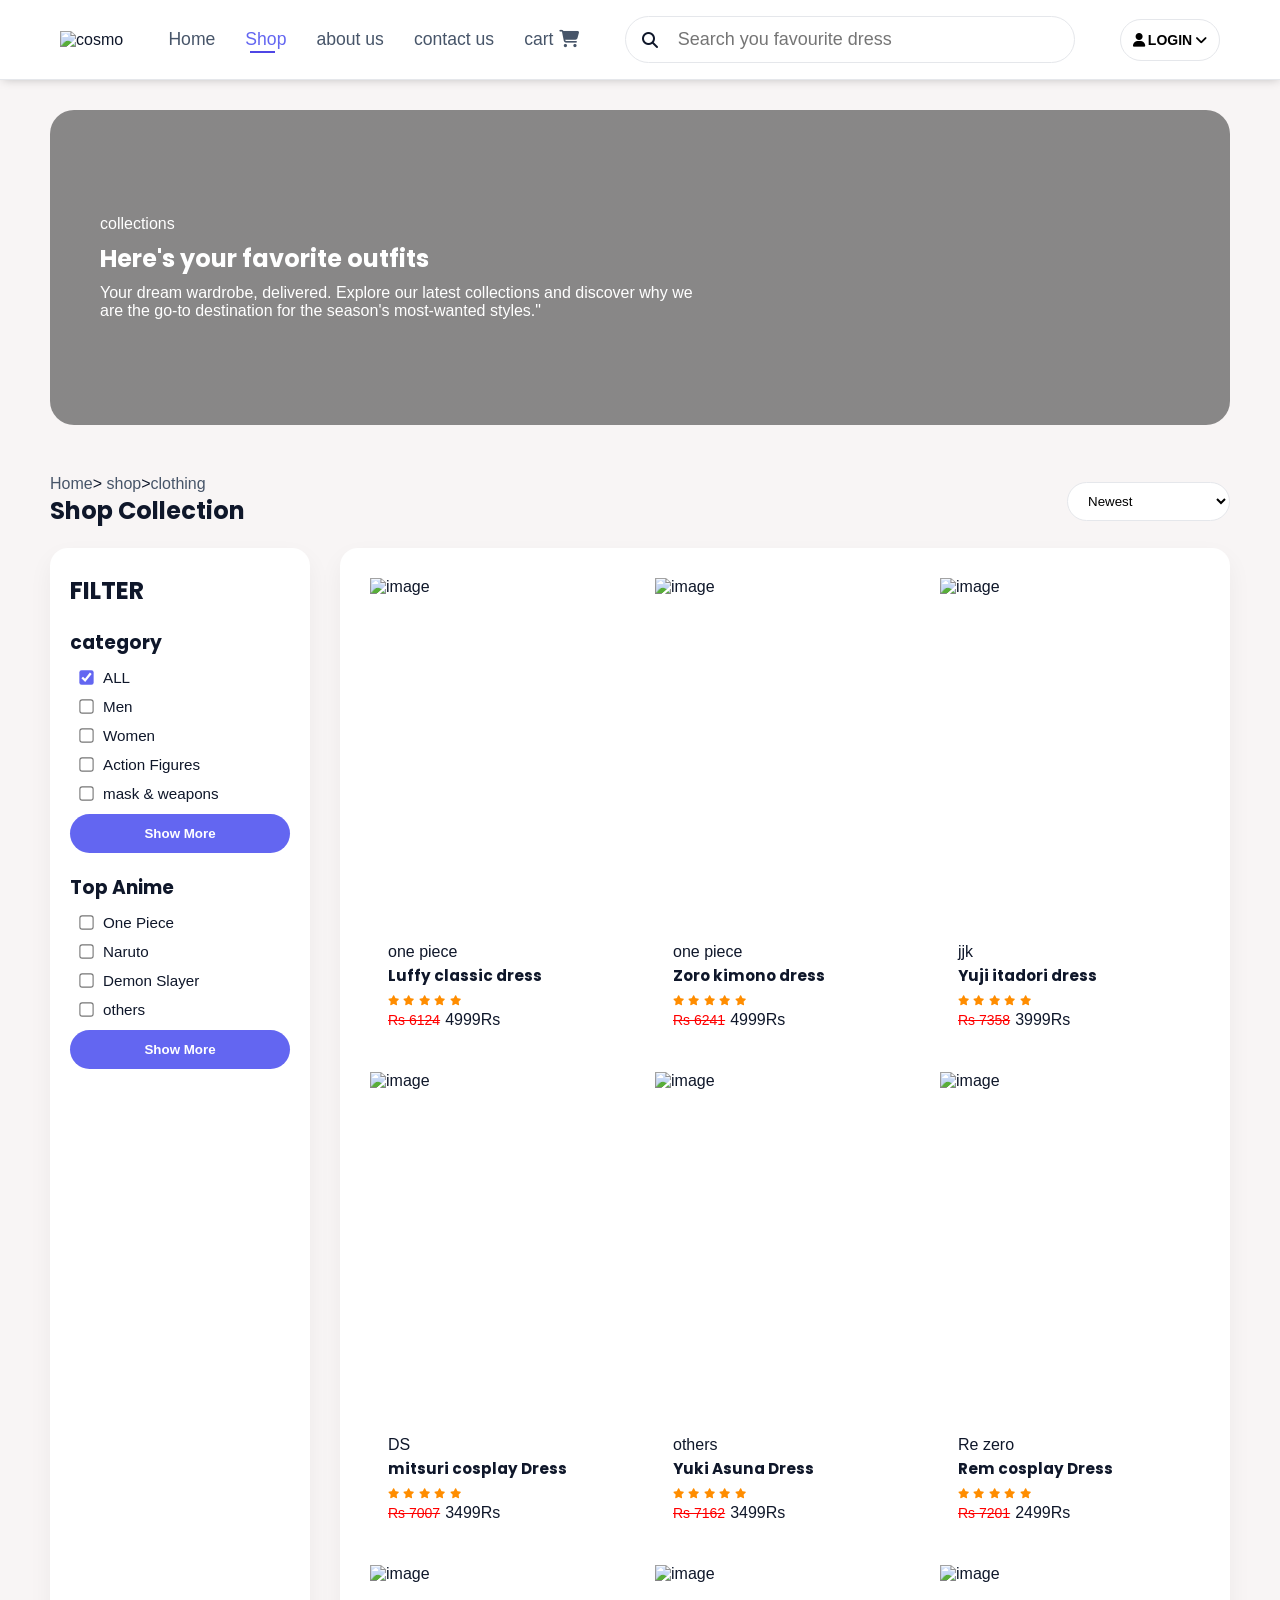
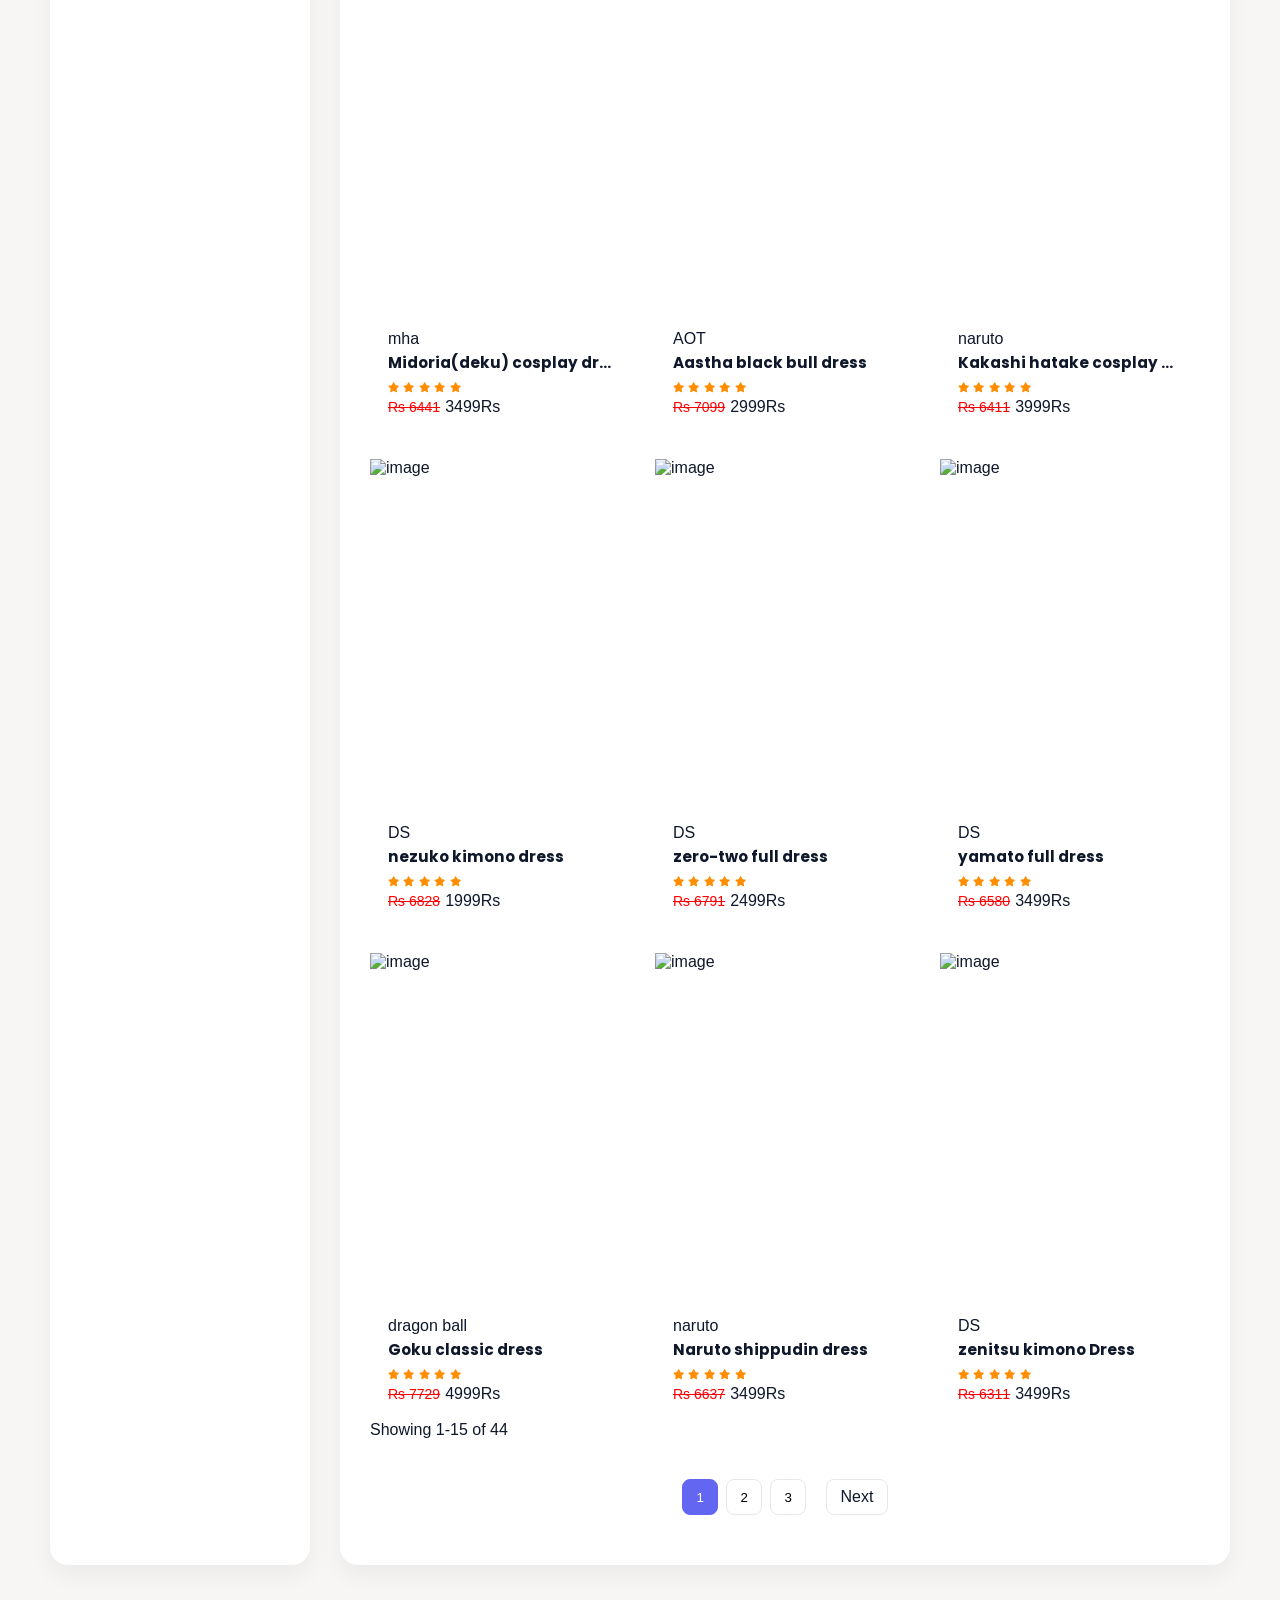
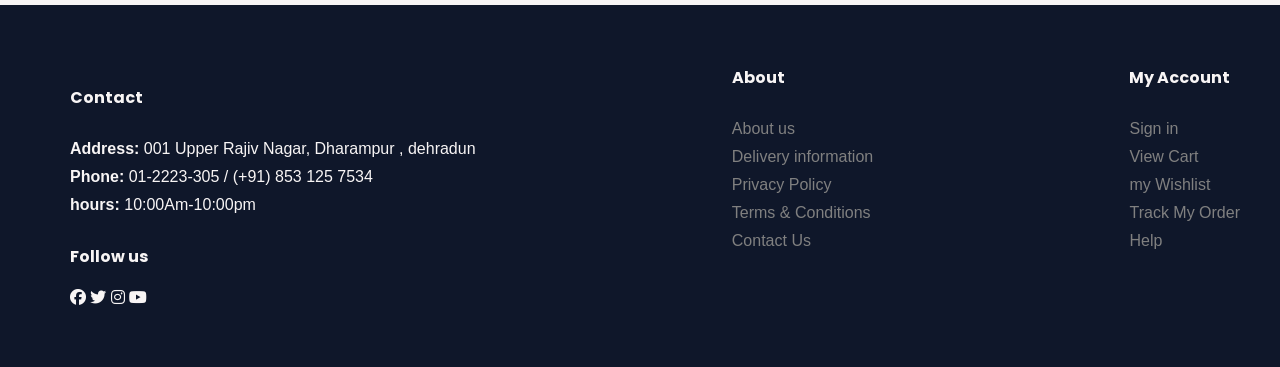
==== shop.html @ eea88d0b "Add files via upload" ====
<!DOCTYPE html>
<html lang="en">
<head>
    <meta charset="UTF-8">
    <meta http-equiv="X-UA-Compatible" content="IE=edge">
    <meta name="viewport" content="width=device-width, initial-scale=1.0">
    <title>Shop Latest Anime cosplay dresses.</title>
    <link rel="stylesheet" href="styles.css">
    <link rel="stylesheet" href="https://cdnjs.cloudflare.com/ajax/libs/font-awesome/6.4.0/css/all.min.css">

</head>
<body>
  <header>

    <!--Navbar-->
    <nav class="navbar flex">
        <div class="logo">
            <img src="images/cosmo.png" alt="cosmo">
        </div>
        <div class="navcontent">
            <ul class="flex">
             <li><a href="index.html">Home</a></li>
             <li class="dropdown">
              <a class="active" href="shop.html">Shop</a>
             <ul class="dropdown-menu">
              <li><a href="shop.html?category=men">Men</a></li>
              <li><a href="shop.html?category=women">Women</a></li>
              <li><a href="shop.html?category=figures">Action Figures</a></li>
              <li><a href="shop.html?category=others">wigs</a></li>
              <li><a href="shop.html?category=others">weapons</a></li>
            </ul>
         </li>                 
             <li><a href="about.html">about us</a></li>
             <li><a href="contact.html">contact us</a></li>
             <li><a href="cart.html">cart<i class="fa-solid fa-cart-shopping"></i></a></li>
           
            </ul>
        </div>
        <div class="searchbar flex">
            <i class="fa-solid fa-magnifying-glass"></i>
            <input type="text" placeholder="Search you favourite dress">
        </div>

        <div class="user-login">
            <button class="signin-btn btn-normal">
               <i class="fa-solid fa-user"></i>
               Login 
               <i class="fa-solid fa-angle-down"></i>
              </button>
              <div class="signin-content">
                <div class="signup flex">
                  <p>New customer?</p>
                  <button class="btn-normal power-btn">Sign up</button>
                </div>
               </div>
              </div>
              <div class="hamburger">
                <img src="images/hamburger.svg" alt="">
              </div>
    </nav>

</header>
<!-- <div class="shop-header">

  <select class="sort-selection capsule">
    <option>clothing</option>
    <option>Accesseries</option>
    <option>Toys</option>
  </select>
  <button>New Arrivals</button>
  <input type="text" placeholder="Search....">

</div> -->

<div class="shop-hero">

<div class="shophero-content">
 <span>collections</span>
<h2>Here's your favorite outfits </h2>
<p>Your dream wardrobe, delivered. Explore our latest collections and discover why we are the go-to destination for the season's most-wanted styles."</p>
</div>
</div>

<div class="shop-title">
  <div class="main-heading">
    <span><a href="index.html">Home</a>><a href="shop.html"> shop</a>><a href="#">clothing</a> </span>
    <h2>Shop Collection</h2>
  </div>
  <select class="sort-selection">
    <option>Newest</option>
    <option>Price: Low to High</option>
    <option>Price: High to Low</option>
  </select>
</div>
  
<div class="shop-section">

  <div class="filter">
    <div class="filter-head">
      <h2>FILTER</h2>
      <img id="close-filter" src="images/close.svg" alt="">
    </div>

<div class="filter-category filter-blocks">
  <h3>category</h3>
<div class="options">
  <label class="filter-option">
    <input type="checkbox" data-type="category" data-value="all">
    <span>ALL</span>
  </label>
  <label class="filter-option">
    <input type="checkbox" data-type="category" data-value="men">
    <span>Men</span>
  </label>
  <label class="filter-option">
    <input type="checkbox" data-type="category" data-value="women">
    <span>Women</span>
  </label>
  <label class="filter-option">
    <input type="checkbox" data-type="category" data-value="figures">
    <span>Action Figures</span>
  </label>
  <label class="filter-option">
    <input type="checkbox" data-type="category" data-value="others">
    <span>mask & weapons</span>
  </label>
</div>
  <button>Show More</button>

</div>
  <div class="top-brands filter-blocks">
    <h3>Top Anime</h3>
  <div class="options">
    <label class="filter-option">
      <input type="checkbox" data-type="brands" data-value="one piece">
      <span>One Piece</span>
    </label>
    <label class="filter-option">
      <input type="checkbox" data-type="brands" data-value="naruto">
      <span>Naruto</span>
    </label>
    <label class="filter-option">
      <input type="checkbox" data-type="brands" data-value="DS">
      <span>Demon Slayer</span>

    </label>
    <label class="filter-option">
      <input type="checkbox" data-type="brands" data-value="others">
      <span>others</span>
    </label>
    </div>
    <button>Show More</button>

</div>
 
  
  </div>
  <div class="mobile-filter">
    <button class="btn-normal" id="mobile-filter">Filter</button>
  </div>
  
  <div class="shop-collection" id="shop-top">
    <div class="shop-container">

    </div>
      <div class="page-result">
        <span>Showing Result 0 of 15</span>
      </div>
    <div class="pagination">
      
      <div id="prev">Prev</div>
      
      <div class="pages"></div>
      
      <div id="next">Next</div>

    </div>

  </div>

</div>

<footer class="section-padding">
  
  <div class="col">
    <img src="images/cosmo.png" alt="">
  <h4>Contact</h4>
  <p><strong>Address:</strong> 001 Upper Rajiv Nagar, Dharampur , dehradun</p>
 <p><strong>Phone:</strong> 01-2223-305  / (+91) 853 125 7534</p>
 <p><strong>hours:</strong> 10:00Am-10:00pm</p>
 
 <div class="follow">
   <h4>Follow us</h4>
   <div class="icons">
     <i class="fab fa-facebook"></i>
     <i class="fab fa-twitter"></i>
     <i class="fab fa-instagram"></i>
     <i class="fab fa-youtube"></i>
    </div>
  </div>

</div>

<div class="col">
  <h4>About</h4>
  <a href="about.html">About us</a>
  <a href="#">Delivery information</a>
  <a href="#">Privacy Policy</a>
  <a href="#">Terms & Conditions</a>
  <a href="contact.html">Contact Us</a>
</div>
<div class="col">
  <h4>My Account</h4>
  <a href="#">Sign in</a>
  <a href="cart.html">View Cart</a>
  <a href="#">my Wishlist</a>
  <a href="#">Track My Order</a>
  <a href="#">Help</a>
</div>

</footer>
</body>
<script src="script.js"></script>
</html>
---- styles.css ----
@import url('https://fonts.googleapis.com/css2?family=Poppins:wght@300;400;500;600;700&display=swap');

*{
    margin: 0;
    padding: 0;
    box-sizing: border-box;
}
/* :root{
    --bg-main:#ffffff; 
    --bg-section:#f1f4f7;
    --text-main:  #0f172a; 
    --text-secondary: #475569;
    --accent:#7c3aed;
    --accent-hover: #6d28d9;
    --border:#c2c5c7;
} */
:root {
       --white:#ffff;

    --bg-main: #f8f5f5;
    --bg-section: #e9e9ecc7;
    
    --text-main: #0f172a;
    --text-secondary: #475569;
  
    --accent: #6366f1;        /* soft indigo */
    --accent-hover: #4f46e5;
  
    --border: #e5e7eb;
  }
  

body{
    background-color: var(--bg-main);
    color: var(--text-main);
    font-family: 'Inter',sans-serif;
}
a{
    color: var(--text-secondary);
    text-decoration: none;
}
a:hover{
color: var(--accent-hover);
}
h1,h2,h3,h4{
    font-family: 'Poppins',sans-serif;}

.section-padding{
    padding: 40px;
}
.flex{
    display: flex;
    align-items: center;
}
.justifycontent{
    justify-content: center;
}
.power-btn{
    background-color: var(--accent);
    color: var(--bg-main);
}
.btn-normal {
  min-width: 80px;
  padding: 12px;
  border-radius: 12px;
  font-size: 14px;
  font-weight: 600;
  cursor: pointer;
  text-transform: uppercase;
  transition: 0.3s ease;
  border: 1px solid var(--border);
  background-color: var(--bg-main);
  outline: 0;
}
.btn-normal:hover{
    border: 1px solid var(--accent-hover);
    color: var(--white);
}
header{
    position:sticky;
    top: 0;
    z-index: 1000;
    box-shadow: 1px 1px 10px -2px rgb(0 0 0 / 25%);

}
.navbar{
    width: 100%;
    height: 80px;
    justify-content: space-between;
    background-color: var(--white);
    border-bottom: 1px solid var(--border);
    padding: 0px 60px;
}

.logo img{
    width: 100px;
}
.searchbar{
    max-width: 450px;
    flex: 1;
    gap: 10px;
    padding: 12px 16px;
    border: 1px solid var(--border);
    border-radius: 30px;
    background-color: var(--white);
  }
  .searchbar input{
    flex: 1;
    outline:0;
    border:0;
    font-size: 18px;
    padding-left: 10px;
  }
  .navcontent ul{
    width: 100%;
    gap: 30px;
  }
  .navbar ul li{
    list-style: none;
    font-size: 1.1rem;
    font-weight: 500;
  }
  .navbar ul li a:hover,
  .navbar ul li a.active{
    color: var(--accent);
  }
  .navbar ul li a{
    position: relative;  
  }
  .navbar ul li a.active::after,
  .navbar ul li a:hover::after{
    width: 60%;
    content: "";
    height: 2px;
    background-color: var(--accent-hover) ;
    position: absolute;
    bottom: -4px;
    left: 5px;
  }
  
  .navbar .fa-cart-shopping{
    margin-left: 6px;
  }
  .user-login{
    position: relative;
  }
  
  /* dropdown base */
  .dropdown {
    position: relative;
  }
  
  /* menu */
  .dropdown-menu {
    position: absolute;
    top: 100%;
    left: 0;
    background: #fff;
    min-width: 200px;
    padding: 10px 0;
    border-radius: 10px;
    box-shadow: 0 12px 25px rgba(0,0,0,0.12);
    
    opacity: 0;
    visibility: hidden;
    transform: translateY(12px);
    transition: 0.25s ease;
    z-index: 999;
  }
  
  /* links */
  .dropdown-menu li a {
    display: block;
    padding: 10px 18px;
    color: #333;
  white-space: nowrap;
}

.dropdown-menu li a:hover {
  background: #f5f5f5;
}

/* show on hover */
.dropdown:hover .dropdown-menu {
  opacity: 1;
  visibility: visible;
  transform: translateY(0);
}

.signin-btn{
  width: 100px;
  display: flex;
  justify-content: space-between;
  border-radius: 50px;
  align-items: center;
  background-color: var(--white);
}
.signin-content{
  width: 250px;
  display: flex;
    flex-direction: column;
    padding: 10px;
    background-color: var(--bg-main);
    position: absolute;
    right: 0px;
    min-height: 100px;
    border-radius: 5px;

    opacity: 0;
    visibility: hidden;
    transform: translateY(-10px);
    transition: opacity 0.3s ease,transform 0.3 ease;
}
.user-login:hover .signin-content {
    opacity: 1;
    visibility: visible;
    transform: translateY(0);
}
.signin-content .signup{
    justify-content: space-between;
}
.signin-content .signup p{
font-size: 16px;

}
.hamburger{
  display: none;
}


  /* HERO SECTION */
.hero-container {
  width: 100%;
  min-height: 85vh;
  background: linear-gradient(
    135deg,
    #f8f5f5 0%,
    rgba(99, 101, 241, 0.61) 100%
  );
  display: flex;
  align-items: center;
  justify-content: center;
  position: relative;
}

.hero {
  width: 100%;
  height: 100%;
  display: flex;
  align-items: center;
  justify-content: space-between;
  gap: 40px;
  padding: 0 8%;
}

.hero-content {
  flex: 1;
}

.hero-content h2 {
  font-size: 28px;
  font-weight: 500;
  color: #6366f1;
  margin-bottom: 10px;
  text-transform: uppercase;
  letter-spacing: 1px;
}

.hero-content h1 {
  font-size: 52px;
  font-weight: 700;
  color: #0f172a;
  margin-bottom: 20px;
}

.hero-content p {
  font-size: 16px;
  color: #475569;
  line-height: 1.6;
  margin-bottom: 30px;
  max-width: 450px;
}
.hero-content button{
background-color: var(--accent);
color: var(--white);
}

.btn-normal:hover {
  background: #4f46e5;
  transform: translateY(-3px);
}

/* RIGHT IMAGE */
.hero-model {
  flex: 1;
  display: flex;
  justify-content: center;
}

.hero-model img {
  width: 100%;
  max-width: 450px;
  height: auto;
  object-fit: contain;
}
.hero-marquee {
  position: absolute;
  bottom: 15px;
  width: 100%;
  overflow: hidden;
  background: rgba(99, 101, 241, 0.068);
  border-top: 1px solid var(--border);
  padding: 10px 0;
}

.marquee-content {
  display: inline-block;
  white-space: nowrap;
  animation: scroll 18s linear infinite;
  font-size: 14px;
  color: var(--text-main);
  letter-spacing: 1px;
}

@keyframes scroll {
  from {
    transform: translateX(100%);
  }
  to {
    transform: translateX(-100%);
  }
}


/* .hamburger{
  display: none;
} */
.hamburger img{
  width: 100%;
}

  .category-container{
      background-color: var(--bg-section);
      width: 100%;
      height: 60vh;
      text-align: center;
      overflow: hidden;    
      position: relative;
    }
.category-viewport{
        width: 100%;
        height: 100%;
        overflow-x: hidden;
}
    .category-container h2{
        font-size: 2rem;
        color: var(--accent);
    }
    .categories{
        width: 100%;
        display: flex;
        align-items: center;
        justify-content: center;
        gap: 20px;
        flex-wrap: nowrap;  /* 🔥 ensures no wrapping */
        transition: transform 0.6s ease;
        padding: 20px 0px;
    }
    
    .cat-card{
        width: 250px;
    height: 250px;
    overflow: hidden;
    position: relative;
    flex-shrink: 0;
    transition: transform 0.3s ease;
}
.cat-card:hover{
    transform: translateY(-5px);
    box-shadow: 3px 15px 10px rgba(0, 0, 0, 0.548);
}
.cat-card:hover h4{
backdrop-filter: none;
}
.cat-card img{
    width: 100%;
    height: 100%;
    object-fit: cover;
    display: block;
}
.cat-card h4{
    bottom: 4px;
    width: 100%;
    background-color: #f1f4f738;
    backdrop-filter: blur(2px);
    font-size: 1.5rem;
    padding: 20px 0px;
    position: absolute;
    font-weight: bold;
}
.enter {
transform: translateX(100%);
}
.active {
    transform: translateX(0);
  }
.exit{
    transform: translateX(-100%);
}
.jump-btns{
    position: absolute;
    bottom: 20px;
    left: 45%;
    display: flex;
    align-items: center;
    justify-content: center;
    gap: 10px;
}
.jump-btns button{
    width: 20px;
    height: 20px;
    border-radius: 50%;
    border: 1px solid var(--border);
    background: var(--bg-main);
    transition: background-color 0.4 ease;
}
.jump-btns button.active-btn{
    background-color: grey;
}


/* ===============================
   PRODUCT SECTION LAYOUT
================================ */

#product-section {
    width: 100%;
    display: flex;
    flex-direction: column;
    gap: 2rem;
    background-color: var(--bg-main);
  }
  
  #product-section > h2 {
    font-size: 2rem;
  }
  
  #product-section > h2 span {
      font-size: 1rem;
    color: #ff8d00;
  }
  
  /* ===============================
     MAIN CONTAINER (30% / 70%)
  ================================ */
  
  #product-section .product-container {
    width: 100%;
    height: 125vh;
    display: grid;
    grid-template-columns: 1.5fr 4fr;
    gap: 20px;
  }
  
  /* ===============================
     POSTER COLUMN (30%)
  ================================ */
  
  #product-section .poster {
    display: flex;
    flex-direction: column;
    gap: 1.5rem;
    padding: 20px;
  }
  
  #product-section .subposter {
    background: linear-gradient(135deg, #1c1c1c, #3a3a3a);
    color: #fff;
    border-radius: 18px;
    padding: 2rem;
    position: relative;
    overflow: hidden;
    flex: 1;
  }
  #product-section .subposter:hover button{
      background-color: var(--accent-hover);
      color: var(--bg-main);
      border: 0;
      outline: 0;
  }
  #product-section .subposter2 {
    background: linear-gradient(135deg, #7b2ff7, #f107a3);
    text-align: center;
    display: flex;
    flex-direction: column;
    justify-content: center;
    font-size: 1.8rem;
  }
  
  #product-section .poster-image img {
    width: 210px;
    position: absolute;
    right: -4%;
    bottom: 0;
  }
 
  .poster-content{
      position: absolute;
      z-index: 1;
  }
.subposter h1 {
    font-size: 3.5rem;
    opacity: 0.5;
  }
  
  .poster-content h2 {
    font-size: 1.6rem;
  }
  
  .poster-content span {
    color: rgb(250, 11, 11);
  }
  
  .poster-content p {
    margin: 0.5rem 0 1rem;
    opacity: 0.9;
  }
  
  /* ===============================
     PRODUCTS COLUMN (70%)
  ================================ */
  
  #product-section .products {
    height: 100%;
    padding: 10px;
    border-radius: 30px;
    overflow-x: hidden;
    position: relative;
  }
  .slide-btns{
      position: absolute;
      top: 40%;
      right: 0;
      display: flex;
      flex-direction: column;
      gap: 10px;
  }
  .slide-btns button{
      width: 30px;
      height: 30px;
      border-radius: 50%;
      border: 0;
      background-color: var(--accent-hover);
      color: var(--bg-main);
  }

  /* 4 PRODUCTS PER ROW */
  #product-section .subcontainer {
    display: grid;
    grid-template-columns: repeat(3, 1fr);
    gap: 1rem;
    padding: 10px;
    align-items: stretch;
    transition: transform 1s ease;
  }
  
  /* ===============================
     PRODUCT CARD (UNCHANGED STRUCTURE)
  ================================ */
  
  .product-card {
    width: 260px;
    min-width: 200px;
    min-height: 200px;
    height: 380px;
  
    display: flex;
    flex-direction: column;  
    /* background-color: rgb(252, 247, 247); */
    /* box-shadow: 20px 20px 34px rgb(0 0 0 / 6%); */
    border: 1px solid var(--border);
    
    position: relative;
    transition: transform 0.5s ease, box-shadow 1 ease;
}
.product-card:hover{
  transform: translateY(-5px);
    box-shadow: 5px 10px 10px var(--border);
    cursor: pointer;
}

   
  
  /* IMAGE */
  .product-card .product-image {
    height: 65%;
    /* padding: 10px; */
    overflow: hidden;
  }
  
  .product-card img {
    width: 100%;
    height: 100%;
    object-fit: cover;
    transition: 0.4s ease;

  }
  .product-card:hover img{
  transform: scale(1.05);
  }
  /* CONTENT */
  .product-card .product-content {
    height: 45%;
    display: flex;
    flex-direction: column;
    padding: 10px;
    gap: 4px;
  }
  
  .product-card .product-content h6 {
    font-size: 14px;
    color: #777;
  }
  .product-content span,
  .item-card p span{
    font-size: 14px;
    text-decoration: line-through;
    color: red;
    display: inline-block;
    margin-right: 5px;
  }
  .product-card .product-content .star {
    display: flex;
    align-items: center;
    gap: 3px;
    padding: 5px 0px;
  }
  .star .fa-star{
 font-size: 12px;
  }
  
  .product-card .product-content h4 {
    font-size: 1rem;
  }
  
  /* BUTTONS */
  .product-card .btns {
    display: flex;
    gap: 5px;
    position: absolute;
    bottom: 5px;
    left: 5%;
    width: 90%;
  }
  
  .product-card .btns button {
    flex: 1;
    padding: 10px 0px;
    font-size: 0.8rem;
  }
  .product-card .btns button:nth-child(1) {
background-color: #ff8c0080;
  }
  
  .product-card button:hover {
    border: 0;
    background-color: #ff8c0080;
  }
  
               

.banner{
    background:url("images/cosmo-banner.jpg");
    background-position: 0 75%;
    background-repeat: no-repeat;
    background-size: cover;
    height: 50vh;
    margin: 0px 20px 40px;
    border-radius: 30px;
    display: flex;
    justify-content: center;
    align-items: center;
    text-align: center;
}

.banner .banner-content{
    width: 70%;
    display: flex;
    flex-direction: column;
    gap: 10px;
}
.banner .banner-content h1{
    font-family: 'Poppins' sans-serif;
    font-size: 3rem;
    font-weight: 700;
    color: var(--bg-main);
}
.banner .banner-content p{
    font-size: 1.3rem;
    font-weight: 500;
    color: var(--bg-section);
}
.banner:hover button{
background-color: var(--accent-hover);
    color: var(--bg-main);
    border: 0;
}

/* Newsletter Section */
.newsletter-section {
  display: flex;
  align-items: center;
  justify-content: space-around;
  /* background: linear-gradient(135deg, #b43aed, #1e1b4b); */
  background:rgba(99, 101, 241, 0.336);
  color: #fff;
  gap: 2rem;
  flex-wrap: wrap;
}

.newsletter-content {
  flex: 1;
  max-width: 500px;
}

.newsletter-content h2 {
  font-size: 2rem;
  margin-bottom: 1rem;
}

.newsletter-content p {
  font-size: 1rem;
  margin-bottom: 1.5rem;
  line-height: 1.5;
}

.newsletter-form {
  display: flex;
  gap: 0.5rem;
}

.newsletter-form input {
  flex: 1;
  padding: 0.8rem 1rem;
  border-radius: 8px;
  border: none;
  outline: none;
  font-size: 1rem;
}

.newsletter-form button {
  padding: 0.8rem 1.5rem;
  border: none;
  border-radius: 8px;
  background-color: #fff;
  color: #b43aed;
  font-weight: 600;
  cursor: pointer;
  transition: 0.3s;
}

.newsletter-form button:hover {
  background-color: #f3f3f3;
}

.newsletter-image {
  flex: 1;
  max-width: 200px;
  height: 50%;
  overflow: hidden;
  text-align: center;
}

.newsletter-image img {
  width: 100%;
  height: 100%;
  object-fit: cover;
  border-radius: 15px;
}

.section-title {
    color: #fff;
    font-size: 2.2rem;
    margin-bottom: 40px;
    text-align: center;
    letter-spacing: 1px;
}

#new-arrival {
  padding: 10px 20px 40px;
  text-align: start;
}

.section-title {
    font-size: 26px;
  color: var(--text-main);
  margin-bottom: 35px;
}

/* CONTAINER - FLEX (NO GRID) */
.newproduct-container {
  display: flex;
  gap: 20px;
  flex-wrap: nowrap;
  overflow-x: hidden;
}

/* CARD */
.newproduct-card {
  flex-shrink: 0;
  width: 250px;              /* Smaller width */
  height: 400px;             /* Balanced height */
  background: var(--white);
  border: 1px solid var(--border);
  border-radius: 14px;
  overflow: hidden;
  position: relative;
  display: flex;
  flex-direction: column;
  transition: 0.3s ease;
}

.newproduct-card:hover {
  transform: translateY(-6px);
  box-shadow: 0 8px 20px rgba(0,0,0,0.08);
}

/* IMAGE (70%) */
.newproduct-image {
  height: 80%;
  overflow: hidden;
}

.newproduct-image img {
  width: 100%;
  height: 100%;
  object-fit: cover;
  transition: 0.4s ease;
  display: block;
}

.newproduct-card:hover img {
  transform: scale(1.05);
}

/* CONTENT (30%) */
.newproduct-content {
  height: 30%;
  padding: 12px;
  display: flex;
  flex-direction: column;
  justify-content: center;
}

.newproduct-content span {
  font-size: 12px;
  color: var(--text-secondary);
}

.newproduct-content h4 {
  font-size: 15px;
  color: var(--text-main);
  margin-top: 4px;
}

/* BADGE */
.badge {
  position: absolute;
  top: 10px;
  left: 10px;
  background: var(--accent);
  color: var(--white);
  font-size: 11px;
  padding: 4px 10px;
  border-radius: 20px;
  font-weight: 500;
}



footer{
    display: flex;
    justify-content: space-between;
    flex-wrap: wrap;
    padding: 20px 60px;
    background-color: var(--text-main);
    color: var(--bg-main);
  }
  footer .appbtn{
    display: flex;
    align-items: center;
    margin: 10px 0px;
    gap: 5px;
  }
  footer button{
  color: black;
  border: 1px solid #088178;
  border-radius: 3px;
  }
  footer .col{
    display: flex;
    flex-direction: column;
    align-items: flex-start;
    margin-bottom: 20px;
    margin-left: 30px;
    gap: 10px;
  }
  footer img{
    width: 100px;
    margin-bottom: 10px;
  }
  footer a{
    text-decoration: none;
    color: grey;
  }
  footer h4{
    margin: 20px 0px;
  }
  footer .copyright{
    width: 100%;
    text-align: center;
    margin-top: 30px;
  }

/* =====================================================
   TABLET RESPONSIVE (max-width: 992px)
   Layout changes happen here
===================================================== */
@media (max-width: 992px) {

  .section-padding {
    padding: 30px;
  }

  /* NAVBAR */
  .navbar {
    padding: 0 30px;
  }

  .searchbar {
    display: none;
  }

  .navcontent ul {
    gap: 20px;
  }

  /* HERO */
  .hero-container{
    min-height: 40vh;
  }
  .hero {
    padding: 40px;
    gap: 25px;
  }

  .hero-content h1 {
    font-size: 38px;
  }

  .hero-content h2 {
    font-size: 22px;
  }

  .hero-content p {
    font-size: 15px;
  }

  .hero-model img {
    max-width: 350px;
  }
  .hero-marquee {
bottom: 0;
padding: 0;
  }
  /* CATEGORY */
  .category-container {
    height: auto;
    padding: 10px;
  }
  .categories{
    justify-content: start;
  }
  .cat-card {
    width: 200px;
    height: 200px;
  }

  .cat-card h4 {
    font-size: 1.2rem;
  }
  .jump-btns{
    bottom: 0;
  }

  /* PRODUCT SECTION */
  #product-section .product-container {
    grid-template-columns: 1fr;
    height: auto;
  }
  #product-section .poster {
    display: flex;
    height: 40vh;
  }
  #product-section .poster-image img {
    width: 260px;
    right: 5%;
  }
  .subposter h1 {
    font-size: 10.5rem;
  }
  #product-section .subposter2 {
    display: none;
  }

  #product-section .subcontainer {
    grid-template-columns: repeat(2, 1fr);
  }

  .product-card {
    width: 100%;
    height: 450px;
  }
  .product-card .product-image{
    height: 80%;
  }
  .product-card .product-content{
    height: 35%;
  }
  .product-card .product-content .star {
    display: none;
  }
  .slide-btns {
    position: absolute;
    right: 10px;
    bottom: 0px;
    top: unset;
    left: unset;
    flex-direction: row-reverse;
  } 
  /* BANNER */
  .banner {
    height: 40vh;
    background-position: center;
  }

  .banner .banner-content h1 {
    font-size: 2rem;
  }

  .banner .banner-content p {
    font-size: 1.1rem;
  }

  /* NEWSLETTER */
  .newsletter-section {
    flex-direction: column;
    text-align: center;
  }

  .newsletter-image {
    display: none;
  }

  .newsletter-form {
    width: 100%;
    margin: 0;
  }

  /* NEW ARRIVAL */
  .newproduct-container {
    flex-wrap: wrap;
    justify-content: center;
  }

  .newproduct-card {
    width: 45%;
  }

  /* FOOTER */
  footer {
    padding: 30px;
    gap: 20px;
  }
}



  @media (max-width: 576px) {

    .section-padding {
      padding: 20px;
    }
  
    /* NAVBAR */
    .navbar {
      padding: 0 20px;
    }

.hamburger {
  display: block;
  cursor: pointer;
  z-index: 1100;
}

/* Hide nav initially */
.navcontent {
  position: fixed;
  top: 0;
  right: -100%;
  width: 200px;
  height: 50vh;
  background: var(--white);
  flex-direction: column;
  padding-top: 80px;
  transition: right 0.6s ease;
  box-shadow: 5px 0 15px rgba(0,0,0,0.1);
}

/* Stack nav items */
.navcontent ul {
  flex-direction: column;
  gap: 20px;
  align-items: flex-start;
  padding-left: 20px;
}

/* When active */
.active-navbar {
  right: 0;
}

.user-login {
  display: none;
}
  
    .hero-container {
      padding: 0px 5%;
    }
  .hero{
    flex-direction: column;
    padding: 20px;
  }
    .hero-content h1 {
      font-size: 30px;
    }
  
    .hero-content h2 {
      font-size: 18px;
    }
  
    .hero-content p {
      font-size: 14px;
    }
    .hero-model img {
      max-width: 280px;
    }
  
  
    /* CATEGORY */
    .category-container h2{
     font-size: 1.7rem;
    }
    .categories{
      gap: 10px;
  }
  
  .cat-card{
      width: 150px;
  height: 150px;
}
.cat-card h4 {
  bottom: 2px;
  font-size: 1rem;
  padding: 10px 0px;

}
    /* PRODUCT SECTION */
    #product-section .poster-image img {
      width: 200px;
      right: 0;
    }
  .subposter h1{
    font-size: 3.5rem;
  }
    #product-section .subcontainer {
      grid-template-columns: 1fr;
    }
    #product-section > h2 {
      font-size: 1.7rem;
  }
  
    /* BANNER */
    .banner {
      height: 30vh;
      padding: 0px 20px;
      margin: 0;
      border-radius: 0;
    }
    .banner .banner-content {
      width: 100%;
      gap: 15px;
    }
    .banner .banner-content h1 {
      font-size: 1.3rem;
    }
    .banner .banner-content p {
      font-size: 0.9rem;
    }
    .btn-normal {
      min-width: 60px;
      padding: 10px 5px;
    }
    .newproduct-container {
      flex-direction: column;
    }
    .newproduct-card {
      width: 100%;
      height: 100%;
    }
    /* FOOTER */
    footer {
      flex-direction: column;
      padding: 20px;
    }
  
  }
  
  #navbar.active{
    right: 0px;
  }

/* ================= SHOP HERO ================= */
.shop-hero {
  height: 35vh;
  background: linear-gradient(
      rgba(0, 0, 0, 0.45),
      rgba(0, 0, 0, 0.45)
    ),
    url("images/shop-banner1.jpg");
  background-position: center;
  background-size: cover;
  background-repeat: no-repeat;

  display: flex;
  align-items: center;
  padding: 0 50px;
  margin: 30px 50px;

  border-radius: 24px;
  color: var(--white);
}

.shophero-content {
  max-width: 600px;
  display: flex;
  flex-direction: column;
  gap: 8px;
}

/* ================= TITLE + SORT ================= */
.shop-title {
  display: flex;
  justify-content: space-between;
  align-items: center;
  padding: 20px 50px;
}

.shop-title .sort-selection {
  padding: 10px 16px;
  border-radius: 30px;
  border: 1px solid var(--border);
  background: var(--white);
  cursor: pointer;
}

/* ================= MAIN SHOP SECTION ================= */
.shop-section {
  display: grid;
  grid-template-columns: 260px 1fr;
  gap: 30px;
  padding: 0 50px 40px;
}

/* ================= FILTER PANEL ================= */
.mobile-filter{
  display: none;
}
.filter-head {
  display: flex;
  justify-content: space-between;
  align-items: center;
}
.filter-head img{
  width: 25px;
 display: none;
}
.shop-section .filter {
  background: var(--white);
  padding: 25px 20px;
  border-radius: 18px;
  box-shadow: 0 10px 25px rgba(0, 0, 0, 0.05);

  display: flex;
  flex-direction: column;
  gap: 20px;
}

.filter .filter-blocks,
.options {
  display: flex;
  flex-direction: column;
  gap: 12px;
}

.filter-category .category-header {
  display: flex;
  justify-content: space-between;
  align-items: center;
}

.options {
  padding-left: 10px;
}

.filter-option {
  display: flex;
  align-items: center;
  gap: 10px;
  font-size: 0.95rem;
}

.filter-option input[type="checkbox"] {
  transform: scale(1.1);
  accent-color: var(--accent);
  cursor: pointer;
}

.filter-blocks button {
  padding: 12px;
  border-radius: 30px;
  border: none;
  background: var(--accent);
  color: var(--white);
  font-weight: 600;
  cursor: pointer;
  transition: 0.2s ease;
}

.filter-blocks button:hover {
  background: var(--accent-hover);
}

/* ================= PRODUCT COLLECTION ================= */
.shop-section .shop-collection {
  background: var(--white);
  padding: 30px;
  border-radius: 18px;
  box-shadow: 0 10px 25px rgba(0, 0, 0, 0.05);
}

.shop-collection .shop-container {
  display: grid;
  grid-template-columns: repeat(auto-fill, minmax(230px, 1fr));
  gap: 25px;
}

/* ================= PRODUCT CARD ================= */
.shop-container .item-card {
  background: var(--white);
  overflow: hidden;
  transition: 0.3s ease;
}

.shop-container .item-card:hover {
  transform: translateY(-6px);
  box-shadow: 0 12px 25px rgba(0, 0, 0, 0.08);
}

.item-card .item-image {
  aspect-ratio: 3/4;
  overflow: hidden;
}

.item-image img {
  width: 100%;
  height: 100%;
  object-fit: cover;
  transition: 0.3s ease;
}

.item-card:hover img {
  transform: scale(1.05);
}

.item-card .item-content {
  padding: 18px;
  display: flex;
  flex-direction: column;
  gap: 3px;
}
.item-card .star .fa-star{
  font-size: 10px;
  color: #ff8d00;
}

.item-content h4 {
  white-space: nowrap;
  overflow: hidden;
  text-overflow: ellipsis;
  font-size: 0.95rem;
}

/* ================= PAGINATION ================= */
.pagination {
  display: flex;
  justify-content: center;
  align-items: center;
  gap: 20px;
  padding: 40px 0 20px;
}

.pagination #prev,
.pagination #next,
.pages button {
  padding: 8px 14px;
  border-radius: 8px;
  background: var(--white);
  border: 1px solid var(--border);
  cursor: pointer;
  transition: 0.2s ease;
}

.pages {
  display: flex;
  gap: 8px;
}

.pages button {
  width: 36px;
  height: 36px;
}

.pagination button:hover {
  background: var(--accent);
  color: var(--white);
  border-color: var(--accent);
}

.pages button.active {
  background: var(--accent);
  color: var(--white);
  border-color: var(--accent);
}

.pagination .disabled {
  opacity: 0.4;
  pointer-events: none;
}
/* ========================= */
/* TABLET (≤ 992px) */
/* ========================= */
@media (max-width: 992px) {

  .shop-hero {
    margin: 20px;
    padding: 0 30px;
    height: 18vh;
  }

  .shop-title {
    padding: 20px;
  }

  .shop-section {
    grid-template-columns: 1fr;
    padding: 0 20px 40px;
    position: relative;
  }
  .mobile-filter{
    display: block;
    min-height: 60px;
  }
  #mobile-filter{
    font-size: 2rem;
  }
  .filter-head img {
    width: 35px;
    display: block;
  }

  /* Filter moves on top */
  .shop-section .filter {
    position: absolute;
    left: -100%;
    top: 0;
    width: 60%;
    height: 55vh;
    overflow-y: scroll;
    padding: 20px;
    border-radius: 14px;
  }

  .shop-collection .shop-container {
    grid-template-columns: repeat(2, minmax(200px, 1fr));
    gap: 20px;
  }
}


@media (max-width: 576px) {

  .shop-hero {
    height: 20vh;
    padding: 0 20px;
    border-radius: 18px;
    background-position: unset;
  }

  .shophero-content {
    width: 100%;
    font-size: 0.9rem;
  }
  .shophero-content p{
    display: none;
  }

  .shop-title {
    flex-direction: column;
    align-items: flex-start;
    gap: 12px;
    padding: 20px;
  }

  .shop-title .sort-selection {
    width: 100%;
  }

  .shop-section {
    padding: 0 15px 30px;
    gap: 20px;
    position: relative;
  }
  .filter-head img{
    display: block;
  }

  .shop-section .filter {
    width: 50%;
    height: 40vh;
  }
  #mobile-filter{
    font-size: 1rem;
  }
  .filter-head img {
    width: 25px;
  }
  .mobile-filter{
    height: 100%;
    min-height: 40px;
    display: flex;
    align-items: center;
  }

.shop-section .shop-collection {
    padding: 0;
    border-radius: 14px;
  }

  .shop-collection .shop-container {
    grid-template-columns: repeat(2, minmax(160px, 1fr));
    gap: 15px;
  }

  .item-card .item-content {
    padding: 14px;
  }

  .item-content h4 {
    font-size: 0.85rem;
  }

  .pagination {
    gap: 10px;
  }

  .pages {
    flex-wrap: wrap;
    justify-content: center;
  }
}


/* ================= ABOUT HERO (LIGHT) ================= */
.about-hero {
  background: url("images/aboutus-hero.png") center top/cover;
  background-repeat: no-repeat;
  padding: 100px 8%;
}

.about-hero h1 {
  font-size: 42px;
  color: var(--text-main);
}

.about-hero p {
  margin-top: 8px;
  color: var(--text-secondary);
}

/* ================= ABOUT MAIN (LIGHT) ================= */
.about-main-container{
  background: var(--white);
  padding: 40px 4%;
  height: 90vh;
}
.about-main{
  height: 100%;
  padding:10px;
  display: grid;
  grid-template-columns: 1fr 1fr;
  gap: 50px;
}
.about-image{
  width: 100%;
  height: 100%;
  overflow: hidden;
}
.about-image img {
  width: 100%;
  height: 100%;
  object-fit: cover;
  border-radius: 18px;
}

.about-text h4 {
  color: var(--accent);
  margin-bottom: 10px;
}

.about-text h2 {
  font-size: 32px;
  margin-bottom: 20px;
  color: var(--text-main);
}

.about-text p {
  color: var(--text-secondary);
  margin-bottom: 25px;
}

.about-features div {
  margin-bottom: 15px;
}

.about-features h3 {
  font-size: 18px;
  color: var(--text-main);
}

/* ================= BUTTON ================= */
.about-btn {
  display: inline-block;
  background: var(--accent);
  color: var(--white);
  padding: 12px 28px;
  border-radius: 30px;
  text-decoration: none;
  transition: 0.3s ease;
}

.about-btn:hover {
  background: var(--accent-hover);
  color: var(--text-main);
}

/* ================= STATS (DARK SECTION) ================= */
.about-stats {
  background: var(--white);
  padding: 0px 8% 40px;
  height: 25vh;
  display: grid;
  grid-template-columns: repeat(4, 1fr);
  text-align: center;
}

.about-stats h2 {
  font-size: 2rem;
  color: var(--accent);
}

.about-stats p {
  font-weight: bold;
  color: var(--text-main);
}

/* ================= SERVICES ================= */
.about-services {
  padding: 60px 4%;
  height: 70vh;
  background:
    linear-gradient(rgba(15, 23, 42, 0.55), rgba(15, 23, 42, 0.55)),
    url("images/about-img.jpg") center bottom/ cover;
    position: relative;
    display: flex;
    justify-content: center;
    align-items: center;
    margin-bottom: 40px;
    color: var(--white);
    text-align: center;
    font-size: 1.3rem;
}

/* Light cards */
.services-cards {
  width: 90%;
  display: grid;
  grid-template-columns: repeat(3, 1fr);
  gap: 25px;
  position: absolute;
  bottom: -15%;
}

.service-card {
  display: flex;
  background: var(--white);
  border: 1px solid var(--border);
  padding: 20px;
  text-align: start;
  /* box-shadow: 0px 0px 10px rgba(10, 7, 7, 0.322); */
}
.service-image{
  width: 40%;
}
.service-image img{
  width: 100%;
}
.service-card h3 {
  font-size: 1rem;
  color: var(--text-main);
}

.service-card p {
  font-size: 1rem;
  color: var(--text-secondary);
}

.about-team {
  padding: 90px 4%;
  background: linear-gradient(
    180deg,
    var(--bg-section) 0%,
    var(--bg-main) 100%
  );
  text-align: center;
}

.why-choose-split {
  padding: 100px 8%;
  background: url("images/choos-us.jpg") center top/cover ;
}
.why-content{
  width: 60%;
}

.why-content h4 {
  color: var(--accent);
  margin-bottom: 12px;
  letter-spacing: 1px;
  font-size: 2rem;
}

.why-content h2 {
  font-size: 1.5rem;
  margin-bottom: 20px;
  color: var(--text-main);
}

.why-content p {
  color: var(--text-secondary);
  margin-bottom: 30px;
  line-height: 1.7;
}

/* Points */
.why-points {
  list-style: none;
  padding: 0;
}

.why-points li {
  display: flex;
  align-items: center;
  gap: 12px;
  margin-bottom: 14px;
  color: var(--text-main);
  font-size: 1.2rem;
}

.why-points span {
  color: var(--accent);
  font-weight: 600;
  font-size: 18px;
}

/* Right image */
.why-image img {
  width: 100%;
  border-radius: 26px;
  box-shadow: 0 25px 45px rgba(15, 23, 42, 0.12);
}
@media (max-width: 992px) {

  /* HERO */
  .about-hero {
    padding: 80px 6%;
  }

  .about-hero h1 {
    font-size: 34px;
  }

  /* MAIN SECTION */
  .about-main-container {
    height: auto;
    padding: 40px 6%;
  }

  .about-main {
    grid-template-columns: 1fr;
    gap: 30px;
    height: auto;
  }

  .about-image {
    height: 350px;
  }

  /* STATS */
  .about-stats {
    height: auto;
    grid-template-columns: repeat(2, 1fr);
    gap: 30px;
    padding: 40px 6%;
  }

  /* SERVICES */
  .about-services {
    height: 60vh;
    padding: 80px 6%;
  }

  .services-cards {
    padding: 20px;
    bottom: 0;
    grid-template-columns: repeat(3, 1fr);
  }

  /* TEAM */
  .about-team {
    padding: 70px 6%;
  }
}
@media (max-width: 576px) {

  /* HERO */
  .about-hero {
    padding: 60px 5%;
  }

  .about-hero h1 {
    font-size: 26px;
  }

  .about-hero p {
    font-size: 14px;
  }

  /* MAIN */
  .about-main-container {
    padding: 30px 5%;
  }

  .about-main {
    gap: 20px;
  }

  .about-image {
    height: 350px;
  }

  .about-text h2 {
    font-size: 24px;
  }

  .about-text p {
    font-size: 14px;
  }

  /* FEATURES */
  .about-features h3 {
    font-size: 16px;
  }

  /* STATS */
  .about-stats {
    grid-template-columns: 1fr;
    text-align: center;
    padding: 30px 5%;
  }

  /* SERVICES */
  .about-services {
    font-size: 1rem;
    padding: 70px 5%;
  }

  .services-cards {
      display: none;
  }
  .why-choose-split{
    padding: 20px 8%;
background: var(--bg-section);
  }
  .why-content {
width: 100%;
  }

  /* TEAM */
  .about-team {
    padding: 60px 5%;
  }
}

/* CONTACT page */
.contact-hero {
  background: linear-gradient(rgba(15, 23, 42, 0.65), rgba(15, 23, 42, 0.65)), url("images/cosmo-banner.jpg") center top/cover;
  padding: 80px 20px;
  text-align: center;
  color: var(--white);
}

.contact-hero-content h1 {
  font-size: 3rem;
  margin-bottom: 15px;
}

.contact-hero-content p {
  max-width: 800px;
  margin: 0 auto;
  color: #e5e7eb;
  line-height: 1.6;
}

.contact-padding {
  padding: 60px 8%;
  background: var(--bg-main);
  display: grid;
  grid-template-columns: 2fr 1fr;
  gap: 40px;
}

.form,
.newsletter {
  background: var(--white);
  padding: 30px;
  border-radius: 14px;
  box-shadow: 0 10px 25px rgba(0, 0, 0, 0.05);
}

.form input,
.form textarea,
.newsletter input {
  width: 100%;
  padding: 14px;
  margin-bottom: 15px;
  border-radius: 10px;
  border: 1px solid var(--border);
  font-size: 0.95rem;
  background-color: var(--bg-main);
  outline: none;
}

.form > div {
  display: flex;
  gap: 15px;
}

.form textarea {
  resize: none;
  min-height: 120px;
}

.form input:focus,
.form textarea:focus,
.newsletter input:focus {
  border-color: var(--accent);
}

/* buttons */
.form button,
.newsletter button {
  background: var(--accent);
  color: var(--white);
  border: none;
  padding: 14px;
  width: 100%;
  border-radius: 10px;
  cursor: pointer;
  font-size: 1rem;
  transition: background 0.3s ease;
}

.form button:hover,
.newsletter button:hover {
  background: var(--accent-hover);
}

.cards-grid {
  padding: 60px 8%;
  background: var(--bg-section);
  display: grid;
  grid-template-columns: repeat(auto-fit, minmax(250px, 1fr));
  gap: 25px;
}

.contact-card {
  background: var(--white);
  padding: 30px;
  border-radius: 14px;
  text-align: center;
  border: 1px solid var(--border);
  transition: transform 0.3s ease, box-shadow 0.3s ease;
}

.contact-card:hover {
  transform: translateY(-6px);
  box-shadow: 0 15px 30px rgba(0, 0, 0, 0.08);
}

.contact-card h2 {
  font-size: 1.1rem;
  color: var(--text-main);
  margin-bottom: 10px;
}

.contact-card i {
  color: var(--accent);
  margin-right: 8px;
}

.contact-card p {
  font-size: 0.9rem;
  color: var(--text-secondary);
}

.map {
  padding: 0px 8% 40px;
  background: var(--white);
}
.embed-map-frame {
  width: 100%;
  height: 280px;   /* 👈 smaller height */
  border: 0;
  border-radius: 16px;
}

/* =============================== */
/* TABLET (≤ 992px) */
/* =============================== */
@media (max-width: 992px) {

  .contact-hero-content h1 {
    font-size: 2.3rem;
  }

  .contact-padding {
    grid-template-columns: 1fr;
    padding: 50px 6%;
    gap: 30px;
  }

  .cards-grid {
    padding: 50px 6%;
  }

  .map {
    padding: 0 6% 40px;
  }

  .embed-map-frame {
    height: 250px;
  }
}



/* =============================== */
/* MOBILE (≤ 576px) */
/* =============================== */
@media (max-width: 576px) {

  /* HERO */
  .contact-hero {
    padding: 60px 20px;
  }

  .contact-hero-content h1 {
    font-size: 1.8rem;
  }

  .contact-hero-content p {
    font-size: 0.9rem;
  }

  /* MAIN GRID */
  .contact-padding {
    padding: 40px 4%;
    gap: 25px;
  }

  .form,
  .newsletter {
    padding: 20px;
  }

  /* Make first name / last name stack */
  .form > div {
    gap: 10px;
  }

  .form input,
  .form textarea,
  .newsletter input {
    font-size: 0.9rem;
    padding: 12px;
  }

  .form button,
  .newsletter button {
    padding: 12px;
    font-size: 0.95rem;
  }

  /* CARDS */
  .cards-grid {
    padding: 40px 5%;
    gap: 20px;
  }

  .contact-card {
    padding: 20px;
  }

  .contact-card h2 {
    font-size: 1rem;
  }

  .contact-card p {
    font-size: 0.85rem;
  }

  .map {
    padding: 0 5% 30px;
  }

  .embed-map-frame {
    height: 220px;
    border-radius: 12px;
  }
}

.product-display{
  max-width: 1200px;
  width: 100%;
  height: 90vh;
  padding: 20px 40px;
  display: flex;
  gap: 40px;
}
.product-images{
  width: 50%;
  border-radius: 20px;
  position: relative;
}
.main-image{
  width: 100%;
  height: 100%;
  border-radius: 20px;
  overflow: hidden;
}
.main-image img{
  width: 100%;
  height: 100%;
  display: block;
object-fit: cover;
}
.product-subimages{
  width: 540px;
  height: 200px;
  position: absolute;
  bottom: -40px;
  display: flex;
  align-items: center;
  justify-content: center;
  gap: 20px;
  overflow: hidden;
  opacity: 0.9;
}


.product-header{
  padding: 20px 60px 0px;
  font-size: 1rem;
  color: var(--text-secondary);
}

.product-subimages img{
  width: 160px;
  height: 170px;
  object-fit: cover;
  border-radius: 15px;
  cursor: pointer;
  border: 1px solid var(--border);
  transition: all 0.3s ease;
}

.product-subimages img:hover{
  border-color: var(--accent);
  transform: scale(1.05);
  opacity: 1.1;
}

.product-alldetails{
  width: 50%;
  display: flex;
  flex-direction: column;
  gap: 25px;
}

.prod-details{
  display: flex;
  flex-direction: column;
  gap: 10px;
}

.prod-details span{
  width: fit-content;
  padding: 8px 18px;
  font-size: 0.85rem;
  border-radius: 20px;
  background: var(--bg-section);
  border: 1px solid var(--border);
}

.prod-details h1{
  font-size: 2.2rem;
  line-height: 1.2;
}

.prod-details p{
  font-size: 1.8rem;
  font-weight: 600;
  color: var(--accent);
}

.size span{
  font-size: 1rem;
  margin-bottom: 10px;
  display: inline-block;
  font-weight: 500;
}

.size-btns{
  display: flex;
  flex-wrap: wrap;
  gap: 12px;
}

.size-btns button{
  min-width: 70px;
  height: 50px;
  border-radius: 25px;
  background: var(--white);
  border: 1px solid var(--border);
  font-size: 1rem;
  cursor: pointer;
  transition: all 0.25s ease;
}

.size-btns button:hover{
  border-color: var(--accent);
  color: var(--accent);
}

.size-btns button:focus{
  background: var(--accent);
  color: var(--white);
  outline: none;
}

#add-to-cart{
  width: 100%;
  padding: 18px;
  font-size: 1.2rem;
  font-weight: 600;
  border-radius: 35px;
  border: none;
  background: var(--accent);
  color: var(--white);
  cursor: pointer;
  transition: transform 0.2s ease, box-shadow 0.2s ease;
}

#add-to-cart:hover{
  transform: translateY(-2px);
  box-shadow: 0 10px 25px rgba(0,0,0,0.15);
}

.description,
.shipping-details{
  padding: 20px;
  background: var(--bg-section);
  border-radius: 20px;
  border: 1px solid var(--border);
}

.description h3,
.shipping-details h3{
  margin-bottom: 10px;
  font-size: 1.2rem;
}

.description p{
  line-height: 1.6;
  color: var(--text-secondary);
}

.ratings-section{
  padding: 20px 4%;
}
.rate-rev-container{
  display: grid;
  grid-template-columns: 1.5fr 1fr;
  gap: 20px;
}
.ratings{
  display: grid;
  grid-template-columns: 1fr 1fr;
  gap: 20px;
  text-align: center;
  padding: 20px 0px;
}
.ratings h2{
  font-size: 9rem;
}
.ratings span{
  font-size: 2rem;
  color: var(--text-secondary);
}
.rating-data{
  display: flex;
  justify-content: center;
  flex-direction: column;
  gap: 15px;
}
.rating-row{
  display: flex;
  gap: 10px;
  align-items: center;
  padding: 0px 10px;
}
.rating-row .fa-star,
.stars .fa-star{
  color: rgb(255, 174, 0);
}
.bar{
  width: 100%;
  height: 10px;
  background-color: #e1dddd;
  border-radius: 25px;
}
.fill{
  width: 80%;
  height: 100%;
  background-color: var(--text-main);
  border-radius: 25px;
}

.reviews{
  width: 100%;
}
.review-card{
  width: 100%;
  height: 250px;
  display: flex;
  flex-direction: column;
  gap: 15px;
  padding: 10px;
  border-radius: 20px;
  border: 2px solid var(--white);
  background-color: var(--bg-section);
  position: relative;
  font-size: 0.8rem;
}
.review-card img{
  width: 60px;
}
.user-reviews{
  display: flex;
  justify-content: space-between;
}
.stars{
  display: flex;
  gap: 2px;
}
.review-card button{
  width: 40px;
  height: 40px;
  border-radius: 50%;
  border: 1px solid var(--text-secondary);
  position: absolute;
  right: -20px;
  top: 50%;
}
.review-card .bar{
  width: 30%;
  height: 7px;
  margin: auto;
}
.recommended-products{
  text-align: center;
}
.recommended-products h1{
  font-weight: 300;
  font-size: 3rem;
  padding-bottom: 20px;
  background-color: var(--white);
}
.recommended-product-container{
  display: flex;
  width: 100%;
  padding: 0px 4% 40px;
  justify-content: space-around;
  background-color: var(--white);
}
.stars span{
  color: var(--text-secondary);
  display: inline-block;
  margin-left: 5px;
}
.item{
  width: 250px;
  min-height: 300px;
  box-shadow: 2px 0px 10px rgba(204, 203, 203, 0.548);
  transition: transform 0.3s ease-in-out;
  border-radius: 20px;
}
.item:hover{
  transform: translatey(-10px);
}
.item .item-img{
  width: 100%;
  height: 70%;
  overflow: hidden;
}

.item .item-img img{
border-radius: 20px;
width: 100%;
height: 100%;
object-fit: cover;
}
.item .item-cont{
  height: 30%;
  display: flex;
  flex-direction: column;
  gap: 5px;
  text-align: start;
}
.item .item-content p{
  display: inline-block;
  margin-top: 8px;
  font-size: 1.1rem;
}

@media (max-width: 992px) {

  .product-display {
    flex-direction: column;
    height: auto;
    padding: 20px;
  }

  .product-images,
  .product-alldetails {
    width: 100%;
  }

  .main-image {
    height: 750px;
  }

  .product-subimages {
    position: static;
    width: 100%;
    height: auto;
    margin-top: 20px;
    flex-wrap: wrap;
    justify-content: flex-start;
  }

  .product-subimages img {
    width: 100px;
    height: 120px;
  }

  .product-header {
    padding: 20px 30px 0px;
  }

  .size-btns button {
    min-width: 60px;
  }

  .rate-rev-container {
    grid-template-columns: 1fr;
  }

  .ratings {
    grid-template-columns: 1fr;
  }

  .ratings h2 {
    font-size: 5rem;
  }

  .recommended-product-container {
    flex-wrap: wrap;
    gap: 20px;
    justify-content: center;
  }

  .item {
    width: 100%;
    height: 100%;
  }
}

@media (max-width: 576px) {

  .product-display {
    padding: 15px;
    gap: 25px;
  }

  .main-image {
    height: 380px;
  }

  .product-subimages {
    margin-top: 15px;
    justify-content: center;
    gap: 20px;
  }

  .product-subimages img {
    height: 95px;
  }

  .product-header {
    padding: 15px;
    font-size: 0.85rem;
  }

  .prod-details h1 {
    font-size: 1.6rem;
  }

  .prod-details p {
    font-size: 1.4rem;
  }

  .size-btns {
    gap: 8px;
  }

  .size-btns button {
    min-width: 55px;
    height: 42px;
    font-size: 0.9rem;
  }

  #add-to-cart {
    padding: 15px;
    font-size: 1rem;
  }

  .description,
  .shipping-details {
    padding: 15px;
  }

  .ratings-section {
    padding: 20px 15px;
  }

  .ratings h2 {
    font-size: 3.5rem;
  }

  .ratings span {
    font-size: 1.2rem;
  }

  .rating-row {
    padding: 0;
  }

  .review-card {
    height: auto;
    padding: 15px;
  }

  .review-card button {
    display: none;
  }

  .recommended-products h1 {
    font-size: 1.8rem;
  }

  .recommended-product-container {
    flex-direction: column;
    padding: 0 15px 40px;
    gap: 20px;
  }

}


/* Cart Page Modern Styles */

.cart-hero{
  padding: 80px 4%;
  text-align: center;
  background: url("images/banner1.jpg") center bottom/cover;
}

.modern-cart {
  display: flex;
  gap: 2rem;
  padding: 2rem;
  flex-wrap: wrap;
  font-family: 'Poppins', sans-serif;
}

.cart-left {
  flex: 2;
  max-height: 80vh;
  overflow-y: scroll;
  background: #fff;
  padding: 0px 2rem 1rem;
  border-radius: 12px;
  box-shadow: 0 5px 20px rgba(0,0,0,0.05);
}

.cart-left h2 {
  margin-bottom: 1rem;
  font-size: 1.8rem;
  color: #222;
}

.cart-table {
  width: 100%;
  border-collapse: collapse;
}

.cart-table th,
.cart-table td {
  text-align: left;
  padding: 0.8rem 0.5rem;
  border-bottom: 1px solid #eee;
}

.cart-table th {
  color: #555;
  font-weight: 600;
}

.product-info {
  display: flex;
  align-items: center;
  gap: 1rem;
}

.product-info img {
  width: 80px;
  border-radius: 10px;
  object-fit: cover;
}

.product-info h4 {
  margin: 0;
  font-size: 1rem;
}

.product-info span {
  color: #888;
  font-size: 0.9rem;
}

.quant{
  width: 80px;
  padding: 0.3rem;
  border-radius: 6px;
  border: 1px solid #ccc;
}

.remove-btn {
  background: none;
  border: none;
  color: #f44336;
  font-size: 1.2rem;
  cursor: pointer;
}

.coupon-section {
  display: flex;
  gap: 0.5rem;
  margin-top: 30px;
}

.coupon-section input {
  flex: 1;
  padding: 0.6rem 0.8rem;
  border-radius: 8px;
  border: 1px solid #ccc;
}

.coupon-section button {
  padding: 0.6rem 1.2rem;
  border: none;
  background-color: #b43aed; /* match your site accent */
  color: #fff;
  border-radius: 8px;
  cursor: pointer;
  transition: 0.3s;
}

.coupon-section button:hover {
  background-color: #9124d0;
}
.center-cart{
  display: flex;
  justify-content: center;
  align-items: center;
}
.cart-right {
  flex: 1;
  background: #fff;
  padding: 2rem;
  border-radius: 12px;
  box-shadow: 0 5px 20px rgba(0,0,0,0.05);
  height: fit-content;
}

.cart-right h3 {
  margin-bottom: 1rem;
  font-size: 1.5rem;
  color: #222;
}

.summary-row {
  display: flex;
  justify-content: space-between;
  padding: 0.6rem 0;
  border-bottom: 1px solid #eee;
  font-weight: 500;
}

.summary-row.total {
  font-size: 1.2rem;
  font-weight: 700;
  color: #222;
}

.checkout-btn {
  margin-top: 1rem;
  width: 100%;
  padding: 0.8rem 1rem;
  border: none;
  background-color: #b43aed;
  color: #fff;
  border-radius: 10px;
  font-size: 1rem;
  cursor: pointer;
  transition: 0.3s;
}

.checkout-btn:hover {
  background-color: #9124d0;
}
/* Tablet and Mobile Responsive Adjustments */

/* Tablets (approx. 992px and below) */
@media (max-width: 992px) {
  .modern-cart {
    flex-direction: column; /* Stack the cart and summary vertically */
    padding: 1rem;
  }

  .cart-left {
    max-height: none; /* Allow full height on mobile for better scrolling */
    flex: unset;
    width: 100%;
    padding: 1rem;
  }

  .cart-right {
    flex: unset;
    width: 100%;
  }
}

/* Mobile Devices (approx. 600px and below) */
@media (max-width: 600px) {
  .cart-hero {
    padding: 40px 4%; /* Reduce hero size */
  }

  /* Hide headers that don't fit well on tiny screens */
  .cart-table thead {
    display: none; 
  }

  /* Force table cells to stack for a "card" look */
  .cart-table tr {
    display: flex;
    margin-bottom: 1.5rem;
    border: 1px solid #eee;
    border-radius: 10px;
    gap: 10px;
    padding: 10px;
  }
  .product-info >div{
    width: 150px;
  }


  .cart-table td {
    display: flex;
    justify-content: space-between;
    align-items: center;
    border-bottom: none;
    padding: 0.5rem;
  }

  .product-info {
    width: 100%;
  }

  .product-info img {
    width: 60px; /* Smaller image */
  }

  .coupon-section {
    flex-direction: column; /* Stack coupon input and button */
  }

  .coupon-section button {
    width: 100%;
  }
}
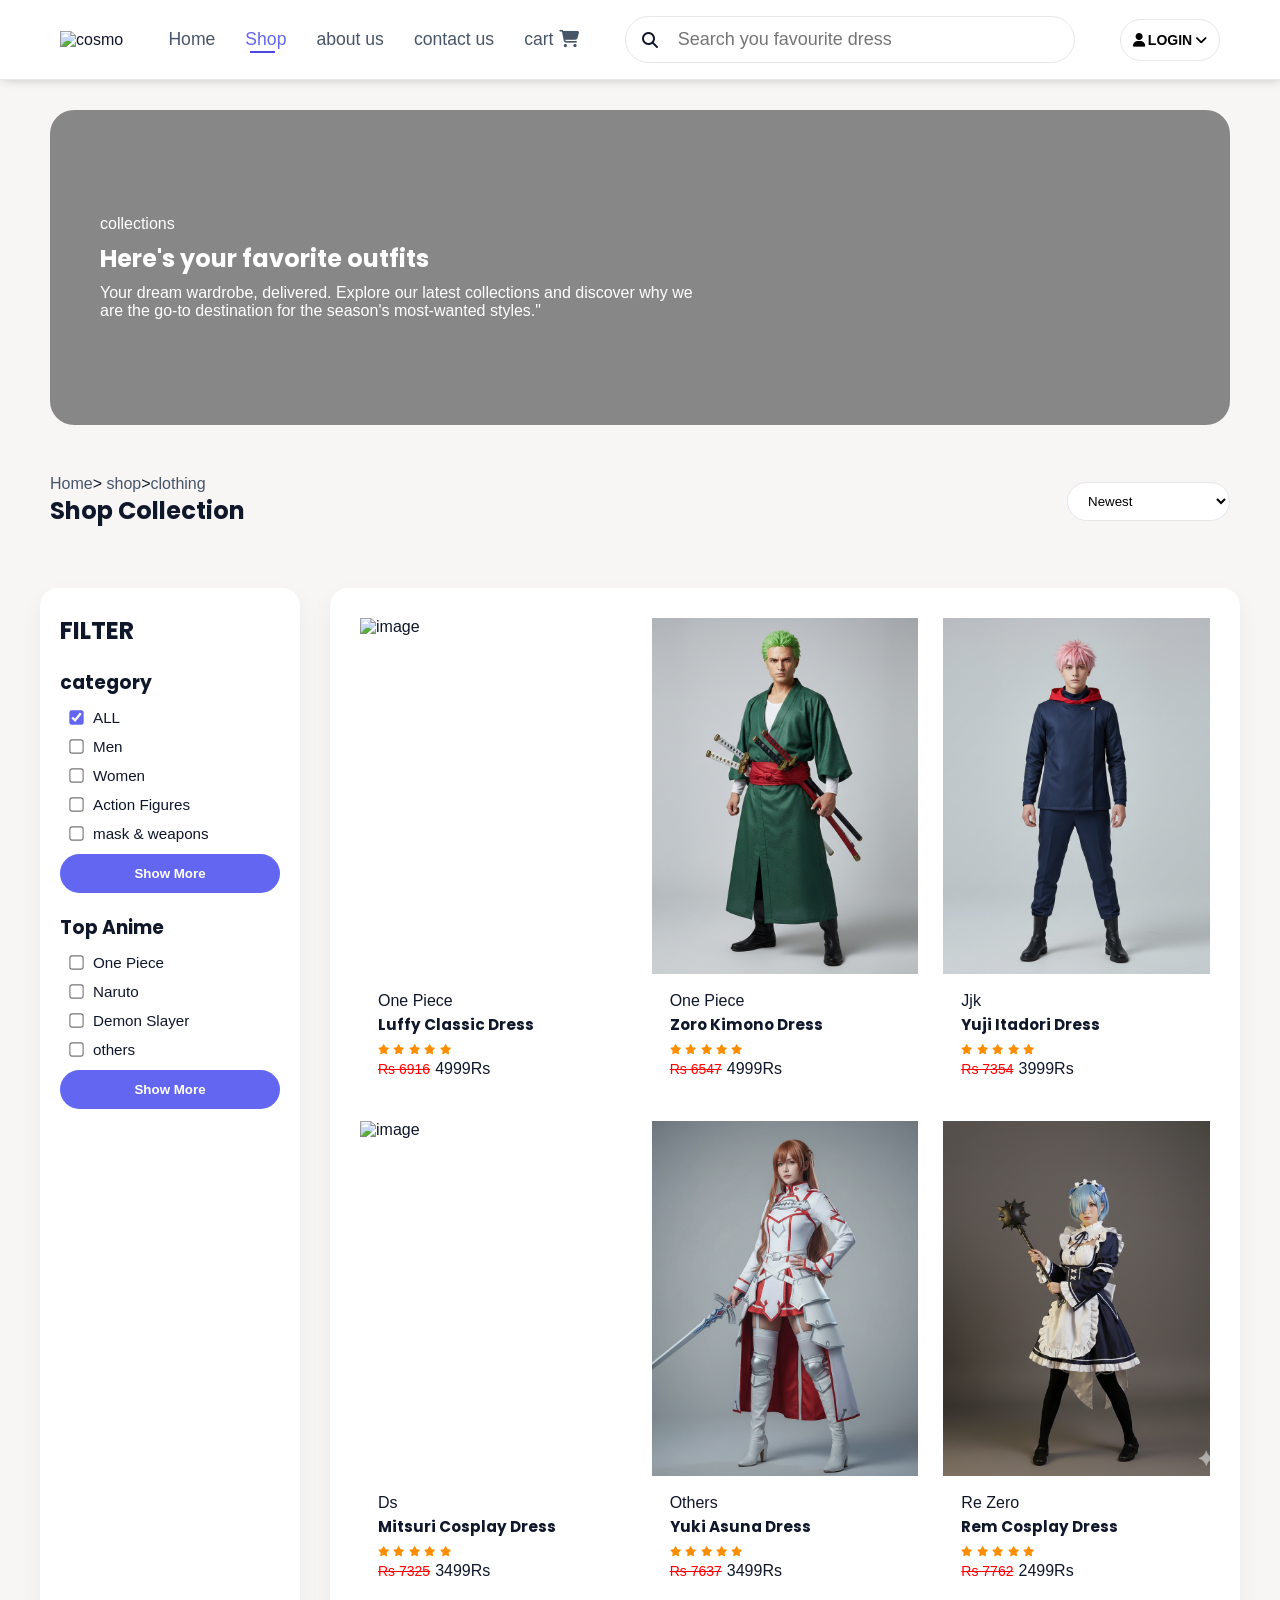
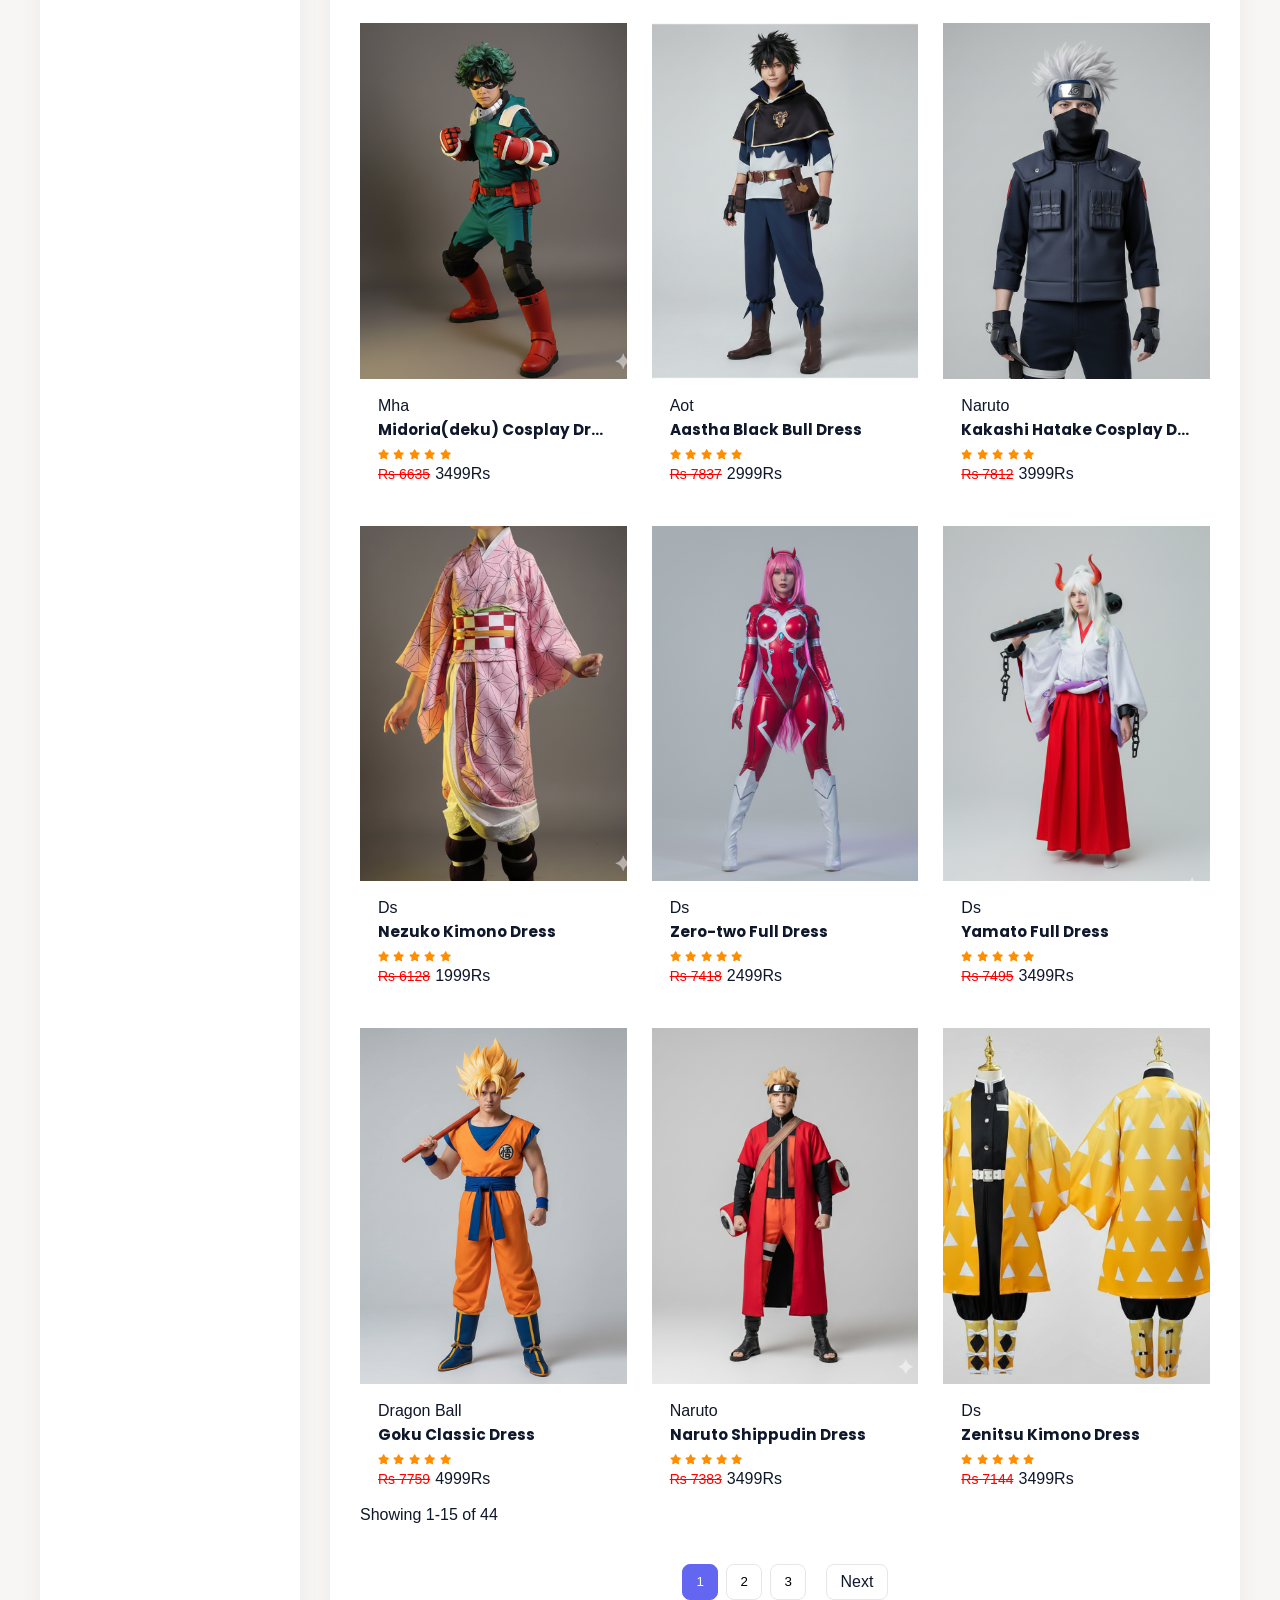
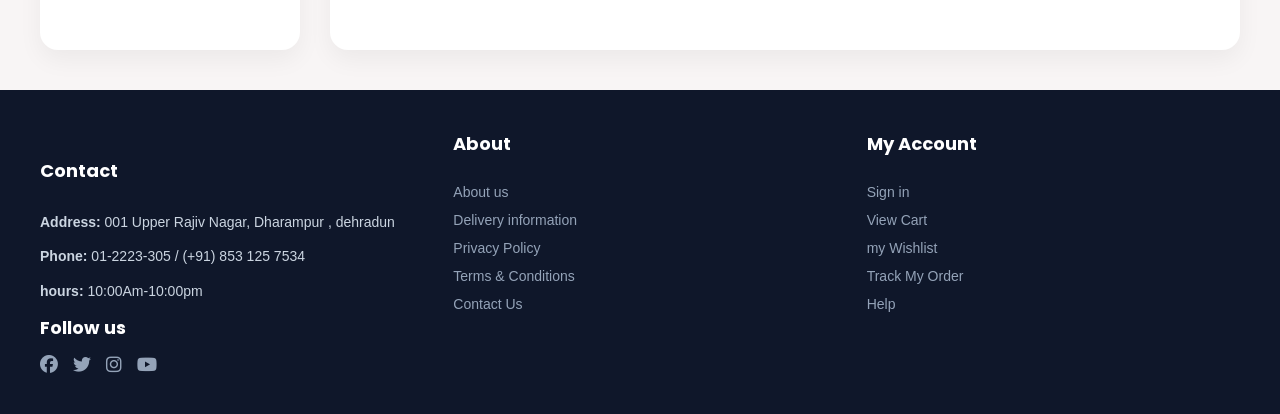
==== commit 87a059cf: "Add files via upload" ====
--- a/shop.html
+++ b/shop.html
@@ -93,7 +93,7 @@
   </select>
 </div>
   
-<div class="shop-section">
+<div class="shop-section section-padding">
 
   <div class="filter">
     <div class="filter-head">
--- a/styles.css
+++ b/styles.css
@@ -231,7 +231,7 @@
   /* HERO SECTION */
 .hero-container {
   width: 100%;
-  min-height: 85vh;
+  height: auto;
   background: linear-gradient(
     135deg,
     #f8f5f5 0%,
@@ -250,7 +250,7 @@
   align-items: center;
   justify-content: space-between;
   gap: 40px;
-  padding: 0 8%;
+  padding: 4% 8%;
 }
 
 .hero-content {
@@ -342,10 +342,11 @@
   .category-container{
       background-color: var(--bg-section);
       width: 100%;
-      height: 60vh;
+      height: auto;
       text-align: center;
       overflow: hidden;    
       position: relative;
+      padding: 20px 0px;
     }
 .category-viewport{
         width: 100%;
@@ -409,7 +410,7 @@
 }
 .jump-btns{
     position: absolute;
-    bottom: 20px;
+    bottom: 0;
     left: 45%;
     display: flex;
     align-items: center;
@@ -437,7 +438,7 @@
     width: 100%;
     display: flex;
     flex-direction: column;
-    gap: 2rem;
+    gap: 1rem;
     background-color: var(--bg-main);
   }
   
@@ -456,7 +457,7 @@
   
   #product-section .product-container {
     width: 100%;
-    height: 125vh;
+    height: auto;
     display: grid;
     grid-template-columns: 1.5fr 4fr;
     gap: 20px;
@@ -651,6 +652,7 @@
     bottom: 5px;
     left: 5%;
     width: 90%;
+    justify-content: space-between;
   }
   
   .product-card .btns button {
@@ -661,7 +663,7 @@
   .product-card .btns button:nth-child(1) {
 background-color: #ff8c0080;
   }
-  
+ 
   .product-card button:hover {
     border: 0;
     background-color: #ff8c0080;
@@ -674,8 +676,9 @@
     background-position: 0 75%;
     background-repeat: no-repeat;
     background-size: cover;
-    height: 50vh;
+   height: auto;
     margin: 0px 20px 40px;
+    padding: 40px 0px;
     border-radius: 30px;
     display: flex;
     justify-content: center;
@@ -845,7 +848,7 @@
 
 /* CONTENT (30%) */
 .newproduct-content {
-  height: 30%;
+  height: 20%;
   padding: 12px;
   display: flex;
   flex-direction: column;
@@ -878,49 +881,90 @@
 
 
 
-footer{
-    display: flex;
-    justify-content: space-between;
-    flex-wrap: wrap;
-    padding: 20px 60px;
-    background-color: var(--text-main);
-    color: var(--bg-main);
-  }
-  footer .appbtn{
-    display: flex;
-    align-items: center;
-    margin: 10px 0px;
-    gap: 5px;
-  }
-  footer button{
-  color: black;
-  border: 1px solid #088178;
-  border-radius: 3px;
-  }
-  footer .col{
-    display: flex;
-    flex-direction: column;
-    align-items: flex-start;
-    margin-bottom: 20px;
-    margin-left: 30px;
-    gap: 10px;
-  }
-  footer img{
-    width: 100px;
-    margin-bottom: 10px;
-  }
-  footer a{
-    text-decoration: none;
-    color: grey;
-  }
-  footer h4{
-    margin: 20px 0px;
-  }
-  footer .copyright{
-    width: 100%;
-    text-align: center;
-    margin-top: 30px;
-  }
+/* =======================
+   FOOTER STYLING
+======================= */
+
+footer {
+  background-color: var(--text-main);
+  color: var(--bg-main);
+  padding: 60px 80px;
+  display: flex;
+  justify-content: space-between;
+  flex-wrap: wrap;
+  gap: 40px;
+}
+
+/* Footer Columns */
+footer .col {
+  flex: 1 1 220px;
+  display: flex;
+  flex-direction: column;
+  gap: 12px;
+}
+
+/* Logo */
+footer img {
+  width: 120px;
+  margin-bottom: 15px;
+}
+
+/* Headings */
+footer h4 {
+  font-size: 18px;
+  margin-bottom: 15px;
+  color: #ffffff;
+}
+
+/* Paragraph Text */
+footer p {
+  font-size: 14px;
+  color: #cbd5e1;
+  line-height: 1.6;
+}
+
+/* Links */
+footer a {
+  text-decoration: none;
+  font-size: 14px;
+  color: #94a3b8;
+  transition: 0.3s ease;
+}
+
+footer a:hover {
+  color: #ffffff;
+  transform: translateX(4px);
+}
+
+/* Social Icons */
+footer .icons {
+  display: flex;
+  gap: 15px;
+  margin-top: 10px;
+}
+
+footer .icons i {
+  font-size: 18px;
+  cursor: pointer;
+  transition: 0.3s ease;
+  color: #94a3b8;
+}
+
+footer .icons i:hover {
+  color: var(--accent);
+  transform: scale(1.2);
+}
+
+/* Copyright Section */
+footer .copyright {
+  width: 100%;
+  text-align: center;
+  margin-top: 50px;
+  font-size: 14px;
+  color: #94a3b8;
+  border-top: 1px solid #334155;
+  padding-top: 20px;
+}
 
 /* =====================================================
    TABLET RESPONSIVE (max-width: 992px)
@@ -929,7 +973,7 @@
 @media (max-width: 992px) {
 
   .section-padding {
-    padding: 30px;
+    padding: 20px;
   }
 
   /* NAVBAR */
@@ -940,9 +984,17 @@
   .searchbar {
     display: none;
   }
+  
+.logo img {
+    width: 70px;
+}
 
   .navcontent ul {
     gap: 20px;
+  }
+  .navcontent ul li{
+    gap: 20px;
+    font-size: 0.9rem;
   }
 
   /* HERO */
@@ -1000,14 +1052,18 @@
   }
   #product-section .poster {
     display: flex;
-    height: 40vh;
+    height: 30vh;
+    padding: 0;
+  }
+  #product-section .subposter{
+    padding: 1rem;
   }
   #product-section .poster-image img {
-    width: 260px;
+    width: 230px;
     right: 5%;
   }
   .subposter h1 {
-    font-size: 10.5rem;
+    font-size: 4.5rem;
   }
   #product-section .subposter2 {
     display: none;
@@ -1015,11 +1071,12 @@
 
   #product-section .subcontainer {
     grid-template-columns: repeat(2, 1fr);
+    padding-bottom: 30px;
   }
 
   .product-card {
     width: 100%;
-    height: 450px;
+    height: 100%;
   }
   .product-card .product-image{
     height: 80%;
@@ -1032,7 +1089,7 @@
   }
   .slide-btns {
     position: absolute;
-    right: 10px;
+    right: 45%;
     bottom: 0px;
     top: unset;
     left: unset;
@@ -1040,7 +1097,8 @@
   } 
   /* BANNER */
   .banner {
-    height: 40vh;
+    height: 30vh;
+    margin: 0;
     background-position: center;
   }
 
@@ -1075,6 +1133,7 @@
 
   .newproduct-card {
     width: 45%;
+    height: 500px;
   }
 
   /* FOOTER */
@@ -1082,6 +1141,7 @@
     padding: 30px;
     gap: 20px;
   }
+ 
 }
 
 
@@ -1089,14 +1149,16 @@
   @media (max-width: 576px) {
 
     .section-padding {
-      padding: 20px;
+      padding: 10px;
     }
   
     /* NAVBAR */
     .navbar {
       padding: 0 20px;
     }
-
+.dropdown-menu{
+  display: none;
+}
 .hamburger {
   display: block;
   cursor: pointer;
@@ -1163,8 +1225,11 @@
     }
     .categories{
       gap: 10px;
-  }
-  
+      overflow-x: scroll;
+  }
+  .jump-btns{
+    display: none;
+  }
   .cat-card{
       width: 150px;
   height: 150px;
@@ -1177,18 +1242,35 @@
 }
     /* PRODUCT SECTION */
     #product-section .poster-image img {
-      width: 200px;
+      width: 130px;
       right: 0;
     }
+
   .subposter h1{
-    font-size: 3.5rem;
-  }
+    font-size: 2.5rem;
+  }
+  
+  .poster-content h2 {
+    font-size: 1.2rem;
+  }
+  
+#product-section .products {
+  border-radius: 0;
+padding: 0;
+}
     #product-section .subcontainer {
       grid-template-columns: 1fr;
+      padding: 0;
+      padding-bottom: 30px;
     }
     #product-section > h2 {
-      font-size: 1.7rem;
-  }
+      font-size: 1.4rem;
+  }
+  
+  .product-card:hover{
+    transform: translateY(-2px);
+  }
+  
   
     /* BANNER */
     .banner {
@@ -1223,6 +1305,13 @@
       flex-direction: column;
       padding: 20px;
     }
+    footer .col {
+      width: 100%;
+    }
+  
+    footer img {
+      width: 100px;
+    }
   
   }
   
@@ -1279,7 +1368,6 @@
   display: grid;
   grid-template-columns: 260px 1fr;
   gap: 30px;
-  padding: 0 50px 40px;
 }
 
 /* ================= FILTER PANEL ================= */
@@ -1474,9 +1562,11 @@
 
   .shop-section {
     grid-template-columns: 1fr;
-    padding: 0 20px 40px;
     position: relative;
   }
+  .shop-section .shop-collection {
+    padding: 20;
+    }
   .mobile-filter{
     display: block;
     min-height: 60px;
@@ -1503,13 +1593,12 @@
 
   .shop-collection .shop-container {
     grid-template-columns: repeat(2, minmax(200px, 1fr));
-    gap: 20px;
+    gap: 15px;
   }
 }
 
 
 @media (max-width: 576px) {
-
   .shop-hero {
     height: 20vh;
     padding: 0 20px;
@@ -1537,8 +1626,7 @@
   }
 
   .shop-section {
-    padding: 0 15px 30px;
-    gap: 20px;
+    gap: 15px;
     position: relative;
   }
   .filter-head img{
@@ -1563,7 +1651,7 @@
   }
 
 .shop-section .shop-collection {
-    padding: 0;
+  padding: 0;
     border-radius: 14px;
   }
 
@@ -1590,7 +1678,13 @@
   }
 }
 
-
+@media (max-width: 480px) {
+
+  .shop-collection .shop-container {
+    grid-template-columns: repeat(2, minmax(130px, 1fr));
+    gap: 10px;
+  }
+}
 /* ================= ABOUT HERO (LIGHT) ================= */
 .about-hero {
   background: url("images/aboutus-hero.png") center top/cover;
@@ -2561,11 +2655,12 @@
   .product-subimages {
     margin-top: 15px;
     justify-content: center;
-    gap: 20px;
+    gap: 10px;
+    flex-wrap: nowrap;
   }
 
   .product-subimages img {
-    height: 95px;
+    height: 90px;
   }
 
   .product-header {
